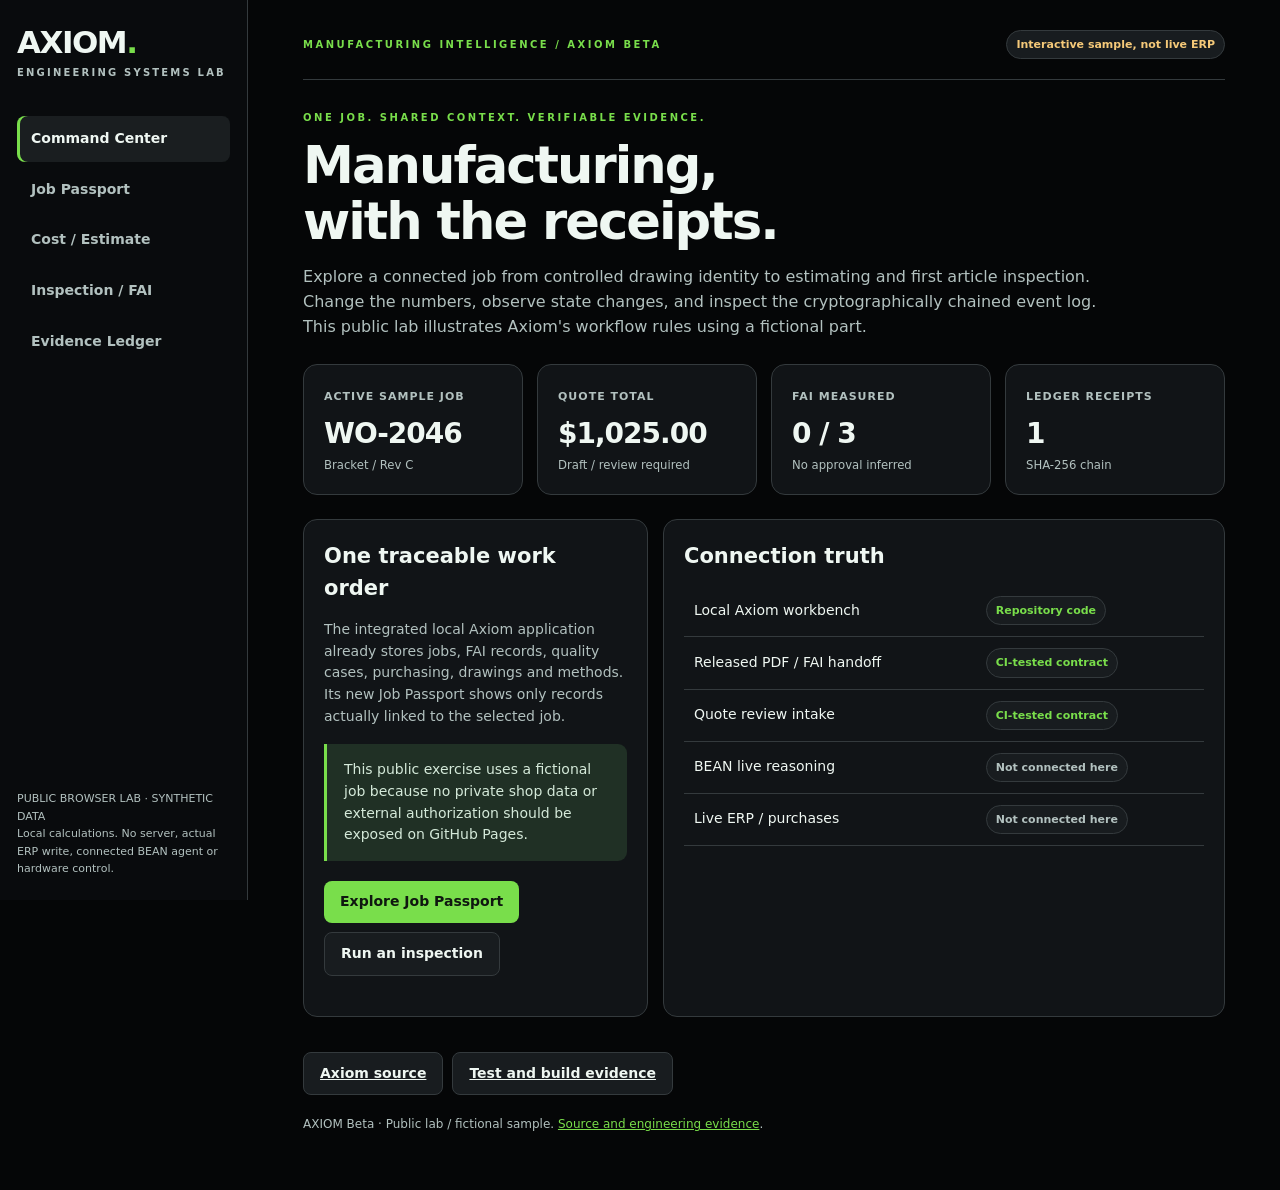
==== web/index.html @ 02f48fc4 "style: make published pages black with neutral surfaces and preserved accents" ====
<!doctype html>
<html lang="en">
<head>
<meta charset="utf-8">
<meta name="viewport" content="width=device-width,initial-scale=1">
<meta name="theme-color" content="#0f1113">
<title>Axiom | Manufacturing Systems Lab</title>
<style>
:root{color-scheme:dark;--bg:#0f1113;--surface:#191e20;--high:#222a2c;--line:#334043;--accent:#79de4b;--soft:#b2c1bf;--text:#eff7f2;--warn:#f5c979;--bad:#ff9e9f}
*{box-sizing:border-box}html{scroll-behavior:smooth}body{margin:0;background:var(--bg);color:var(--text);font:14px/1.55 system-ui,-apple-system,Segoe UI,sans-serif}
button,input{font:inherit}button{cursor:pointer}a{color:var(--accent)}.shell{display:grid;grid-template-columns:248px minmax(0,1fr);min-height:100vh}
.side{background:#151a1b;border-right:1px solid var(--line);padding:27px 17px;position:sticky;top:0;height:100vh}
.brand{font-weight:900;font-size:31px;letter-spacing:-1.5px;line-height:1}.brand b{color:var(--accent)}.brand small{display:block;font-size:10px;letter-spacing:2.2px;color:var(--soft);margin:10px 0 38px;text-transform:uppercase}
.side button{display:block;background:transparent;color:var(--soft);border:0;text-align:left;width:100%;padding:12px 14px;border-radius:8px;font-weight:750;margin-bottom:5px}
.side button.active,.side button:hover{background:#263529;color:var(--text);box-shadow:inset 3px 0 var(--accent)}
.side .foot{position:absolute;bottom:22px;padding-right:15px;color:var(--soft);font-size:11px;line-height:1.6}
.main{min-width:0;padding:30px clamp(18px,4.3vw,68px) 56px;max-width:1600px;width:100%;margin:auto}.eyebrow{text-transform:uppercase;letter-spacing:2.5px;color:var(--accent);font-weight:800;font-size:10px}
h1{font-size:clamp(30px,4vw,56px);line-height:1.09;letter-spacing:-2px;margin:10px 0 15px}h2{font-size:21px;margin:0 0 13px}h3{font-size:14px;margin:0 0 9px}
p{color:var(--soft)}.intro{font-size:16px;max-width:830px}.top{display:flex;align-items:center;justify-content:space-between;gap:18px;margin-bottom:26px;border-bottom:1px solid var(--line);padding-bottom:20px}
.chip{display:inline-block;padding:5px 9px;border:1px solid var(--line);background:var(--high);border-radius:22px;font-weight:800;font-size:11px}
.chip.warning{color:var(--warn)}.chip.good{color:var(--accent)}.chip.off{color:var(--soft)}.grid{display:grid;grid-template-columns:repeat(4,minmax(0,1fr));gap:14px;margin:24px 0}
.panel,.metric{background:var(--surface);border:1px solid var(--line);border-radius:14px;padding:20px}.metric span{color:var(--soft);font-size:11px;font-weight:800;text-transform:uppercase;letter-spacing:1px}
.metric strong{display:block;font-size:28px;letter-spacing:-1px;margin-top:6px}.metric small{display:block;color:var(--soft)}
.panel{margin-bottom:15px}.section{display:none}.section.active{display:block}.two{display:grid;grid-template-columns:1.3fr 1fr;gap:15px}
.tablewrap{overflow-x:auto}table{width:100%;border-collapse:collapse;min-width:520px;text-align:left}
th{color:var(--soft);font-size:10px;text-transform:uppercase;letter-spacing:1px}th,td{padding:11px 10px;border-bottom:1px solid var(--line)}td{font-variant-numeric:tabular-nums}
.button{background:var(--accent);color:#0f1710;border:0;border-radius:8px;padding:10px 16px;font-weight:850}
.button.secondary{background:var(--high);color:var(--text);border:1px solid var(--line)}.buttons{display:flex;gap:9px;flex-wrap:wrap;margin:20px 0}
.notice{padding:15px 17px;border-left:3px solid var(--accent);background:#203025;border-radius:0 9px 9px 0;color:#d4e9d9;margin:17px 0}
.notice.warn{border-color:var(--warn);background:#332b22;color:#f2dbb5}
label{display:block;font-weight:750;font-size:12px;color:var(--soft)}input{display:block;background:#101617;border:1px solid #465557;border-radius:8px;width:100%;padding:10px;color:var(--text);margin:5px 0 10px;max-width:180px}
input:focus{outline:2px solid var(--accent);outline-offset:1px}.fields{display:grid;grid-template-columns:repeat(3,minmax(125px,1fr));gap:12px}
.result{font-weight:850}.result.pass{color:var(--accent)}.result.fail,.result.invalid{color:var(--bad)}.result.pending{color:var(--warn)}
.log{display:grid;gap:9px}.logitem{background:#111819;border:1px solid var(--line);border-radius:9px;padding:13px;overflow-wrap:anywhere}
.logitem strong{color:var(--accent)}code{color:#d0e7d3;font-size:12px}.muted{color:var(--soft)}.line{border-top:1px solid var(--line);margin:15px 0}
.runtime{display:grid;grid-template-columns:repeat(3,1fr);gap:12px}.runtime .panel{margin:0}.fine{font-size:12px;color:var(--soft)}
@media(max-width:1050px){.shell{grid-template-columns:195px 1fr}.grid{grid-template-columns:repeat(2,1fr)}.two,.runtime{grid-template-columns:1fr}}
@media(max-width:700px){.shell{display:block}.side{position:static;height:auto;padding:18px}.side .brand small{margin:7px 0 13px}.side .foot{position:static;margin-top:12px}.side nav{display:flex;overflow:auto;gap:7px}.side button{width:auto;white-space:nowrap;padding:9px 11px}.main{padding:21px 17px 45px}.top{align-items:flex-start}.grid{gap:8px}.metric{padding:12px}.metric strong{font-size:23px}.fields{grid-template-columns:repeat(2,1fr)}}
@media(prefers-reduced-motion:reduce){html{scroll-behavior:auto}}

/* Black canvas portfolio standard · neutral surfaces; project accents preserved */
:root{--bg:#050607;--surface:#111417;--high:#181c1f;--line:#343a3d}body{background:#050607}.side{background:#090b0d}.side button.active,.side button:hover{background:#1a1e20}
</style>
</head>
<body>
<div class="shell">
<aside class="side">
  <div class="brand">AXIOM<b>.</b><small>Engineering systems lab</small></div>
  <nav aria-label="Demo navigation">
    <button class="active" data-view="overview">Command Center</button>
    <button data-view="passport">Job Passport</button>
    <button data-view="estimate">Cost / Estimate</button>
    <button data-view="inspection">Inspection / FAI</button>
    <button data-view="ledger">Evidence Ledger</button>
  </nav>
  <div class="foot">PUBLIC BROWSER LAB · SYNTHETIC DATA<br>Local calculations. No server, actual ERP write, connected BEAN agent or hardware control.</div>
</aside>
<main class="main">
  <div class="top"><span class="eyebrow">Manufacturing intelligence / Axiom Beta</span><span class="chip warning">Interactive sample, not live ERP</span></div>
  <section class="section active" id="view-overview">
    <span class="eyebrow">One job. Shared context. Verifiable evidence.</span>
    <h1>Manufacturing,<br>with the receipts.</h1>
    <p class="intro">Explore a connected job from controlled drawing identity to estimating and first article inspection. Change the numbers, observe state changes, and inspect the cryptographically chained event log. This public lab illustrates Axiom's workflow rules using a fictional part.</p>
    <div class="grid">
      <div class="metric"><span>Active sample job</span><strong>WO-2046</strong><small>Bracket / Rev C</small></div>
      <div class="metric"><span>Quote total</span><strong id="home-quote">$1,025.00</strong><small>Draft / review required</small></div>
      <div class="metric"><span>FAI measured</span><strong id="home-fai">0 / 3</strong><small>No approval inferred</small></div>
      <div class="metric"><span>Ledger receipts</span><strong id="home-ledger">0</strong><small>SHA-256 chain</small></div>
    </div>
    <div class="two">
      <div class="panel"><h2>One traceable work order</h2>
        <p>The integrated local Axiom application already stores jobs, FAI records, quality cases, purchasing, drawings and methods. Its new Job Passport shows only records actually linked to the selected job.</p>
        <div class="notice">This public exercise uses a fictional job because no private shop data or external authorization should be exposed on GitHub Pages.</div>
        <div class="buttons"><button class="button" data-go="passport">Explore Job Passport</button><button class="button secondary" data-go="inspection">Run an inspection</button></div>
      </div>
      <div class="panel"><h2>Connection truth</h2>
        <table><tbody>
          <tr><td>Local Axiom workbench</td><td><span class="chip good">Repository code</span></td></tr>
          <tr><td>Released PDF / FAI handoff</td><td><span class="chip good">CI-tested contract</span></td></tr>
          <tr><td>Quote review intake</td><td><span class="chip good">CI-tested contract</span></td></tr>
          <tr><td>BEAN live reasoning</td><td><span class="chip off">Not connected here</span></td></tr>
          <tr><td>Live ERP / purchases</td><td><span class="chip off">Not connected here</span></td></tr>
        </tbody></table>
      </div>
    </div>
    <div class="buttons"><a class="button secondary" href="https://github.com/danieloculus0-bot/Axiom_Beta">Axiom source</a><a class="button secondary" href="https://github.com/danieloculus0-bot/Axiom_Beta/actions">Test and build evidence</a></div>
  </section>

  <section class="section" id="view-passport">
    <span class="eyebrow">Job Passport / synthetic record</span><h1>WO-2046</h1>
    <p class="intro">One coherent manufacturing story. References have distinct trust levels so a review-pending FAI can never masquerade as a completed approval.</p>
    <div class="grid">
      <div class="metric"><span>Customer</span><strong>Northstar</strong><small>Fictional company</small></div>
      <div class="metric"><span>Part</span><strong>BRK-204</strong><small>Revision C</small></div>
      <div class="metric"><span>Quantity</span><strong>10</strong><small>Pieces</small></div>
      <div class="metric"><span>Release stage</span><strong>Review</strong><small>Not approved</small></div>
    </div>
    <div class="panel"><h2>Evidence chain</h2><div class="tablewrap"><table>
      <thead><tr><th>Module</th><th>Reference</th><th>State</th><th>What it proves</th></tr></thead>
      <tbody>
      <tr><td>ForgeVault</td><td>VV-SAMPLE-C</td><td class="result pending">Synthetic reference</td><td>Sample revision metadata, not verified PDF bytes</td></tr>
      <tr><td>EZ-FAIR</td><td>FAI-SAMPLE-01</td><td class="result pending">Review required</td><td>Three candidate dimensional characteristics</td></tr>
      <tr><td>EZstimate</td><td>Q-SAMPLE-01</td><td class="result pending">Draft</td><td>Editable browser cost calculation, not a released quote</td></tr>
      <tr><td>Axiom</td><td>WO-2046</td><td class="result pending">Sample only</td><td>Job context without purchasing or machine dispatch</td></tr>
      <tr><td>BEAN</td><td>None</td><td class="result pending">Offline</td><td>No AI analysis or autonomous execution claimed</td></tr>
      </tbody></table></div></div>
    <div class="notice warn">The real Axiom Passport reads your local SQLite system. This web page is an independent, non-connected sample, not a mirror of customer or factory data.</div>
    <div class="buttons"><button class="button" data-go="estimate">Edit the estimate</button><button class="button secondary" data-go="inspection">Check FAI limits</button></div>
  </section>

  <section class="section" id="view-estimate">
    <span class="eyebrow">EZstimate-style math / sample job</span><h1>Make the numbers answer.</h1>
    <p class="intro">Change quantity, material, labor, scrap or margin. The browser calculates a proposed total. Axiom's real quote intake separately uses Python Decimal to verify imported quote totals.</p>
    <div class="panel">
      <h2>Quote proposal · BRK-204 Rev C</h2>
      <div class="fields">
        <label>Quantity<input id="q-qty" type="number" min="1" step="1" value="10"></label>
        <label>Material cost each ($)<input id="q-material" type="number" min="0" step=".01" value="20"></label>
        <label>Labor hours each<input id="q-hours" type="number" min="0" step=".01" value="1"></label>
        <label>Shop rate per hour ($)<input id="q-rate" type="number" min="0" step=".01" value="50"></label>
        <label>Setup cost total ($)<input id="q-setup" type="number" min="0" step=".01" value="100"></label>
        <label>Outside process each ($)<input id="q-outside" type="number" min="0" step=".01" value="0"></label>
        <label>Material scrap (%)<input id="q-scrap" type="number" min="0" max="100" step=".1" value="10"></label>
        <label>Gross margin (%)<input id="q-margin" type="number" min="0" max="99.9" step=".1" value="20"></label>
      </div>
      <div class="line"></div>
      <div class="grid" style="grid-template-columns:repeat(2,minmax(0,1fr))">
        <div class="metric"><span>Calculated sample quote</span><strong id="quote-total">$1,025.00</strong><small>Not a customer-approved offer</small></div>
        <div class="metric"><span>Release status</span><strong>Draft</strong><small>Review required, no purchasing dispatch</small></div>
      </div>
      <p id="quote-error" role="status" class="result invalid"></p>
      <button class="button" id="record-quote">Recalculate and record evidence</button>
      <p class="fine">The browser engine demonstrates calculation and constraints. Source verification, quote acceptance and all real ERP transactions require the separate local back end.</p>
    </div>
  </section>

  <section class="section" id="view-inspection">
    <span class="eyebrow">EZ-FAIR / sampled dimensional characteristics</span><h1>Measure. Don't assume.</h1>
    <p class="intro">Input measured dimensions. Axiom checks inclusive lower and upper limits. Blank values remain pending and out-of-tolerance measurements are failures, never silently accepted.</p>
    <div class="panel"><h2>First Article Inspection · FAI-SAMPLE-01</h2>
      <div class="tablewrap"><table><thead><tr><th>Balloon</th><th>Nominal</th><th>Lower</th><th>Upper</th><th>Actual measured</th><th>Result</th></tr></thead>
      <tbody id="char-rows"></tbody></table></div>
      <div class="grid">
        <div class="metric"><span>Measured pass</span><strong id="fai-pass">0</strong></div>
        <div class="metric"><span>Measured fail</span><strong id="fai-fail">0</strong></div>
        <div class="metric"><span>Still pending</span><strong id="fai-pending">3</strong></div>
        <div class="metric"><span>Invalid values</span><strong id="fai-invalid">0</strong></div>
      </div>
      <div class="notice" id="fai-status" role="status">REVIEW REQUIRED · No inspection approved</div>
      <button class="button" id="record-fai">Record measurement snapshot</button>
      <button class="button secondary" id="reset-fai">Clear measurements</button>
      <p class="fine">Measurements here are fictional browser inputs and are not written to your local Axiom database. Even all passing measurements do not approve or release a production FAI.</p>
    </div>
  </section>

  <section class="section" id="view-ledger">
    <span class="eyebrow">Evidence / browser-session ledger</span><h1>Keep the receipts.</h1>
    <p class="intro">Every recorded action is appended as a canonical JSON event with the previous event digest. Verify the hash chain, inspect outcomes, or export the session JSON. It resets when the page reloads.</p>
    <div class="panel">
      <div class="buttons"><button id="verify-ledger" class="button">Verify hash chain</button><button id="export-ledger" class="button secondary">Export JSON</button></div>
      <div id="ledger-status" class="notice">No records yet</div><div id="ledger-items" class="log"></div>
    </div>
    <div class="notice warn">A client-side hash chain can detect accidental or local edits to exported event records. It does NOT provide a trusted timestamp, tamper-proof remote storage, cryptographic identity, or an immutable server-side audit trail.</div>
  </section>
  <footer class="fine">AXIOM Beta · Public lab / fictional sample. <a href="https://github.com/danieloculus0-bot/Axiom_Beta">Source and engineering evidence</a>.</footer>
</main>
</div>
<script type="module">
import { quoteTotal, inspectionSummary, measurementResult, appendEvent, verifyLedger } from "./engine.mjs";

const $ = id => document.getElementById(id);
const chars = [
  { id: "1", nominal: 10, lsl: 9.95, usl: 10.05 },
  { id: "2", nominal: 5, lsl: 4.9, usl: 5.1 },
  { id: "3", nominal: 25, lsl: 24.8, usl: 25.2 }
];
let values = {}, ledger = [], quote = 1025;
const money = amount => new Intl.NumberFormat("en-US", { style: "currency", currency: "USD" }).format(amount);

function navigate(view) {
  document.querySelectorAll(".section").forEach(el => el.classList.toggle("active", el.id === "view-" + view));
  document.querySelectorAll("[data-view]").forEach(el => el.classList.toggle("active", el.dataset.view === view));
  window.scrollTo({ top: 0, behavior: "instant" });
}
document.querySelectorAll("[data-view]").forEach(btn => btn.addEventListener("click", () => navigate(btn.dataset.view)));
document.querySelectorAll("[data-go]").forEach(btn => btn.addEventListener("click", () => navigate(btn.dataset.go)));

function renderQuote() {
  const get = id => {
    const field = $(id);
    if (field.value.trim() === "") throw Error("All pricing inputs are required");
    return Number(field.value);
  };
  const input = {
    quantity: get("q-qty"), materialEach: get("q-material"), hoursEach: get("q-hours"),
    shopRate: get("q-rate"), setup: get("q-setup"), outsideEach: get("q-outside"),
    scrapPct: get("q-scrap"), marginPct: get("q-margin")
  };
  quote = quoteTotal(input);
  $("quote-total").textContent = money(quote);
  $("home-quote").textContent = money(quote);
  $("quote-error").textContent = "";
  return input;
}
$("record-quote").addEventListener("click", async () => {
  try {
    const input = renderQuote();
    await record("quote.recalculated", { input, total: quote, status: "review_required" });
  } catch (err) {
    $("quote-error").textContent = err.message;
  }
});
const charBody = $("char-rows");
for (const ch of chars) {
  const row = document.createElement("tr");
  row.innerHTML = "<td>" + ch.id + "</td><td>" + ch.nominal.toFixed(3) + "</td><td>" +
    ch.lsl.toFixed(3) + "</td><td>" + ch.usl.toFixed(3) + "</td><td></td><td></td>";
  const input = document.createElement("input");
  input.type = "number"; input.step = "any"; input.placeholder = "Pending"; input.setAttribute("aria-label", "Actual value for balloon " + ch.id);
  const result = document.createElement("span"); result.className = "result pending"; result.textContent = "PENDING";
  row.children[4].append(input); row.children[5].append(result);
  input.addEventListener("input", () => { values[ch.id] = input.value; renderInspection(); });
  charBody.append(row);
}
function renderInspection() {
  const s = inspectionSummary(chars, values);
  const inputs = charBody.querySelectorAll("input");
  inputs.forEach((input, i) => {
    const r = measurementResult(chars[i], input.value);
    const cell = charBody.rows[i].cells[5].firstElementChild;
    cell.textContent = r; cell.className = "result " + r.toLowerCase();
  });
  $("fai-pass").textContent = s.pass; $("fai-fail").textContent = s.fail;
  $("fai-pending").textContent = s.pending; $("fai-invalid").textContent = s.invalid;
  $("home-fai").textContent = (s.pass + s.fail) + " / " + chars.length;
  $("fai-status").textContent = s.status + " · No production approval implied";
  $("fai-status").className = s.status === "BLOCKED" ? "notice warn" : "notice";
  return s;
}
$("record-fai").addEventListener("click", async () => {
  const summary = renderInspection();
  await record("fai.measurement_snapshot", { values: { ...values }, summary, source: "synthetic" });
});
$("reset-fai").addEventListener("click", () => {
  values = {};
  charBody.querySelectorAll("input").forEach(el => el.value = "");
  renderInspection();
});
async function record(type, payload) {
  ledger = await appendEvent(ledger, { type, payload });
  $("home-ledger").textContent = ledger.length;
  renderLedger();
}
function renderLedger() {
  const parent = $("ledger-items"); parent.replaceChildren();
  [...ledger].reverse().forEach(event => {
    const item = document.createElement("div");
    item.className = "logitem";
    const title = document.createElement("strong"); title.textContent = "#" + event.seq + " · " + event.type;
    const details = document.createElement("div"); details.className = "fine"; details.textContent = "sha256: " + event.digest;
    const body = document.createElement("code"); body.textContent = JSON.stringify(event.payload);
    item.append(title, details, body); parent.append(item);
  });
  $("ledger-status").textContent = ledger.length + " session events · verification available";
}
$("verify-ledger").addEventListener("click", async () => {
  $("ledger-status").textContent = (await verifyLedger(ledger)) ? "VALID · Every event hash and predecessor verified within this session" : "INVALID · Event record or chain mismatch";
});
$("export-ledger").addEventListener("click", () => {
  const blob = new Blob([JSON.stringify({ demo: true, schema: "axiom.browser_lab.v1", events: ledger }, null, 2)], { type: "application/json" });
  const url = URL.createObjectURL(blob);
  const a = document.createElement("a"); a.href = url; a.download = "axiom-browser-lab-ledger.json"; a.click();
  URL.revokeObjectURL(url);
});
renderInspection();
await record("scenario.opened", { job: "WO-2046", source: "synthetic", purpose: "browser demonstration" });
</script>
</body>
</html>
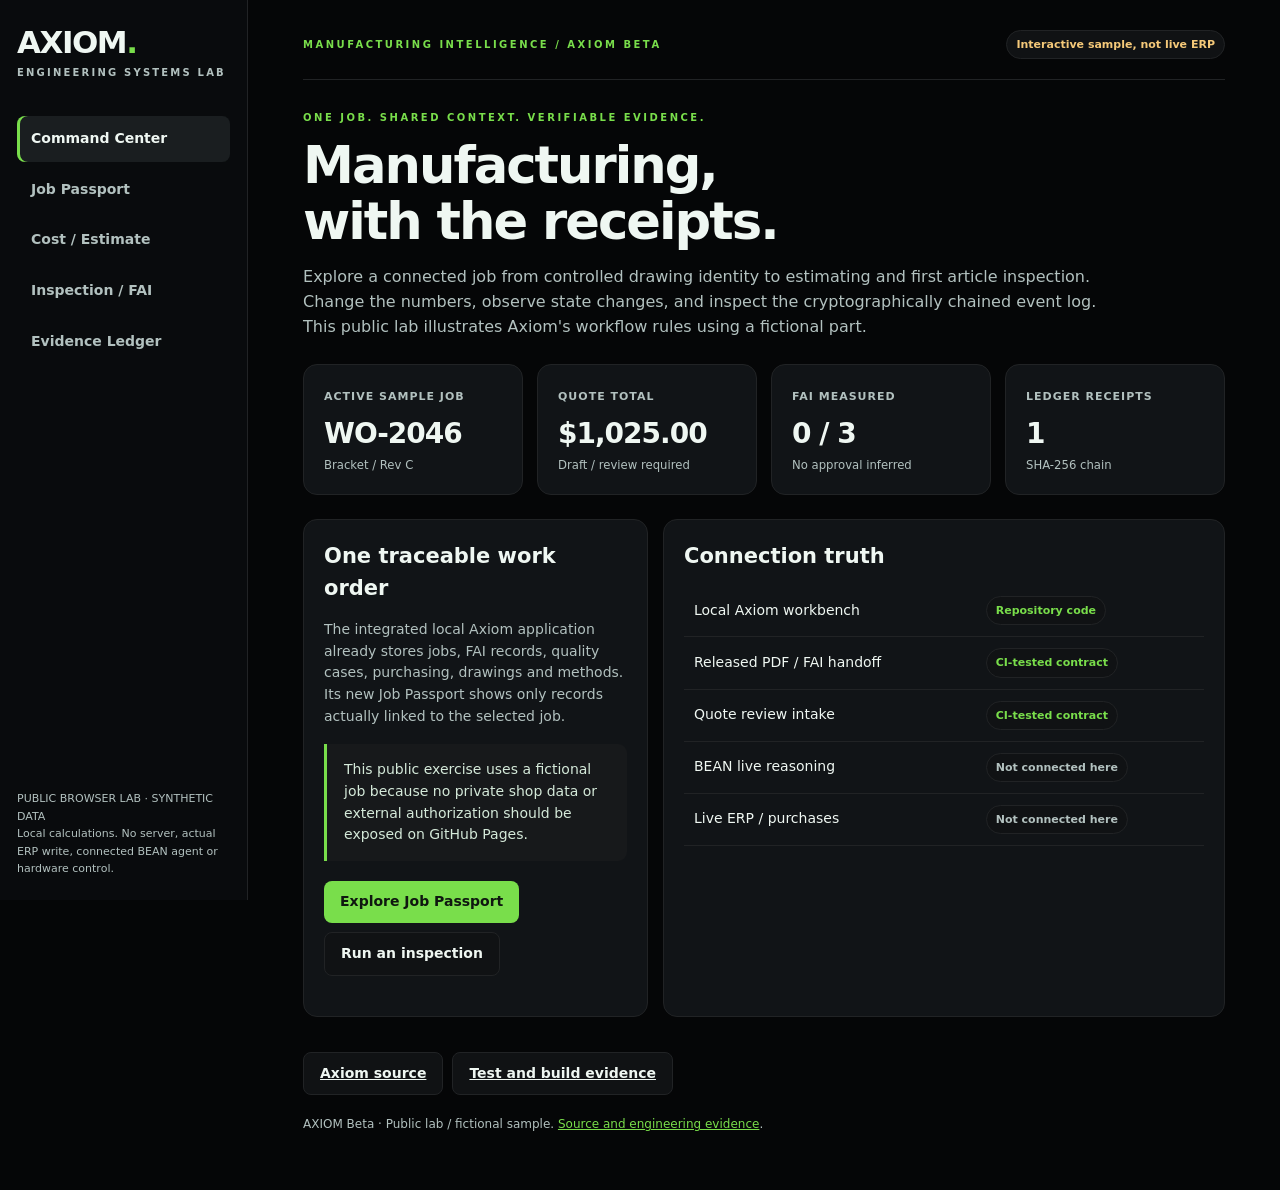
==== commit a288ce63: "style(web): apply black-first theme with neutral panels and original accents" ====
--- a/web/index.html
+++ b/web/index.html
@@ -6,13 +6,13 @@
 <meta name="theme-color" content="#0f1113">
 <title>Axiom | Manufacturing Systems Lab</title>
 <style>
-:root{color-scheme:dark;--bg:#0f1113;--surface:#191e20;--high:#222a2c;--line:#334043;--accent:#79de4b;--soft:#b2c1bf;--text:#eff7f2;--warn:#f5c979;--bad:#ff9e9f}
+:root{color-scheme:dark;--bg:#0f1113;--surface:#111315;--high:#17191b;--line:#232527;--accent:#79de4b;--soft:#b2c1bf;--text:#eff7f2;--warn:#f5c979;--bad:#ff9e9f}
 *{box-sizing:border-box}html{scroll-behavior:smooth}body{margin:0;background:var(--bg);color:var(--text);font:14px/1.55 system-ui,-apple-system,Segoe UI,sans-serif}
 button,input{font:inherit}button{cursor:pointer}a{color:var(--accent)}.shell{display:grid;grid-template-columns:248px minmax(0,1fr);min-height:100vh}
 .side{background:#151a1b;border-right:1px solid var(--line);padding:27px 17px;position:sticky;top:0;height:100vh}
 .brand{font-weight:900;font-size:31px;letter-spacing:-1.5px;line-height:1}.brand b{color:var(--accent)}.brand small{display:block;font-size:10px;letter-spacing:2.2px;color:var(--soft);margin:10px 0 38px;text-transform:uppercase}
 .side button{display:block;background:transparent;color:var(--soft);border:0;text-align:left;width:100%;padding:12px 14px;border-radius:8px;font-weight:750;margin-bottom:5px}
-.side button.active,.side button:hover{background:#263529;color:var(--text);box-shadow:inset 3px 0 var(--accent)}
+.side button.active,.side button:hover{background:#191b1d;color:var(--text);box-shadow:inset 3px 0 var(--accent)}
 .side .foot{position:absolute;bottom:22px;padding-right:15px;color:var(--soft);font-size:11px;line-height:1.6}
 .main{min-width:0;padding:30px clamp(18px,4.3vw,68px) 56px;max-width:1600px;width:100%;margin:auto}.eyebrow{text-transform:uppercase;letter-spacing:2.5px;color:var(--accent);font-weight:800;font-size:10px}
 h1{font-size:clamp(30px,4vw,56px);line-height:1.09;letter-spacing:-2px;margin:10px 0 15px}h2{font-size:21px;margin:0 0 13px}h3{font-size:14px;margin:0 0 9px}
@@ -26,12 +26,12 @@
 th{color:var(--soft);font-size:10px;text-transform:uppercase;letter-spacing:1px}th,td{padding:11px 10px;border-bottom:1px solid var(--line)}td{font-variant-numeric:tabular-nums}
 .button{background:var(--accent);color:#0f1710;border:0;border-radius:8px;padding:10px 16px;font-weight:850}
 .button.secondary{background:var(--high);color:var(--text);border:1px solid var(--line)}.buttons{display:flex;gap:9px;flex-wrap:wrap;margin:20px 0}
-.notice{padding:15px 17px;border-left:3px solid var(--accent);background:#203025;border-radius:0 9px 9px 0;color:#d4e9d9;margin:17px 0}
-.notice.warn{border-color:var(--warn);background:#332b22;color:#f2dbb5}
-label{display:block;font-weight:750;font-size:12px;color:var(--soft)}input{display:block;background:#101617;border:1px solid #465557;border-radius:8px;width:100%;padding:10px;color:var(--text);margin:5px 0 10px;max-width:180px}
+.notice{padding:15px 17px;border-left:3px solid var(--accent);background:#17191b;border-radius:0 9px 9px 0;color:#d4e9d9;margin:17px 0}
+.notice.warn{border-color:var(--warn);background:#191b1d;color:#f2dbb5}
+label{display:block;font-weight:750;font-size:12px;color:var(--soft)}input{display:block;background:#0c0e10;border:1px solid #465557;border-radius:8px;width:100%;padding:10px;color:var(--text);margin:5px 0 10px;max-width:180px}
 input:focus{outline:2px solid var(--accent);outline-offset:1px}.fields{display:grid;grid-template-columns:repeat(3,minmax(125px,1fr));gap:12px}
 .result{font-weight:850}.result.pass{color:var(--accent)}.result.fail,.result.invalid{color:var(--bad)}.result.pending{color:var(--warn)}
-.log{display:grid;gap:9px}.logitem{background:#111819;border:1px solid var(--line);border-radius:9px;padding:13px;overflow-wrap:anywhere}
+.log{display:grid;gap:9px}.logitem{background:#0d0f11;border:1px solid var(--line);border-radius:9px;padding:13px;overflow-wrap:anywhere}
 .logitem strong{color:var(--accent)}code{color:#d0e7d3;font-size:12px}.muted{color:var(--soft)}.line{border-top:1px solid var(--line);margin:15px 0}
 .runtime{display:grid;grid-template-columns:repeat(3,1fr);gap:12px}.runtime .panel{margin:0}.fine{font-size:12px;color:var(--soft)}
 @media(max-width:1050px){.shell{grid-template-columns:195px 1fr}.grid{grid-template-columns:repeat(2,1fr)}.two,.runtime{grid-template-columns:1fr}}
@@ -39,7 +39,11 @@
 @media(prefers-reduced-motion:reduce){html{scroll-behavior:auto}}
 
 /* Black canvas portfolio standard · neutral surfaces; project accents preserved */
-:root{--bg:#050607;--surface:#111417;--high:#181c1f;--line:#343a3d}body{background:#050607}.side{background:#090b0d}.side button.active,.side button:hover{background:#1a1e20}
+:root{--bg:#050607;--surface:#111417;--high:#101214;--line:#212325}body{background:#050607}.side{background:#090b0d}.side button.active,.side button:hover{background:#1a1e20}
+
+/* Dark-first public pages: black canvas, neutral surfaces, original accent controls. */
+html{background:#050607}
+body{background:#050607}
 </style>
 </head>
 <body>
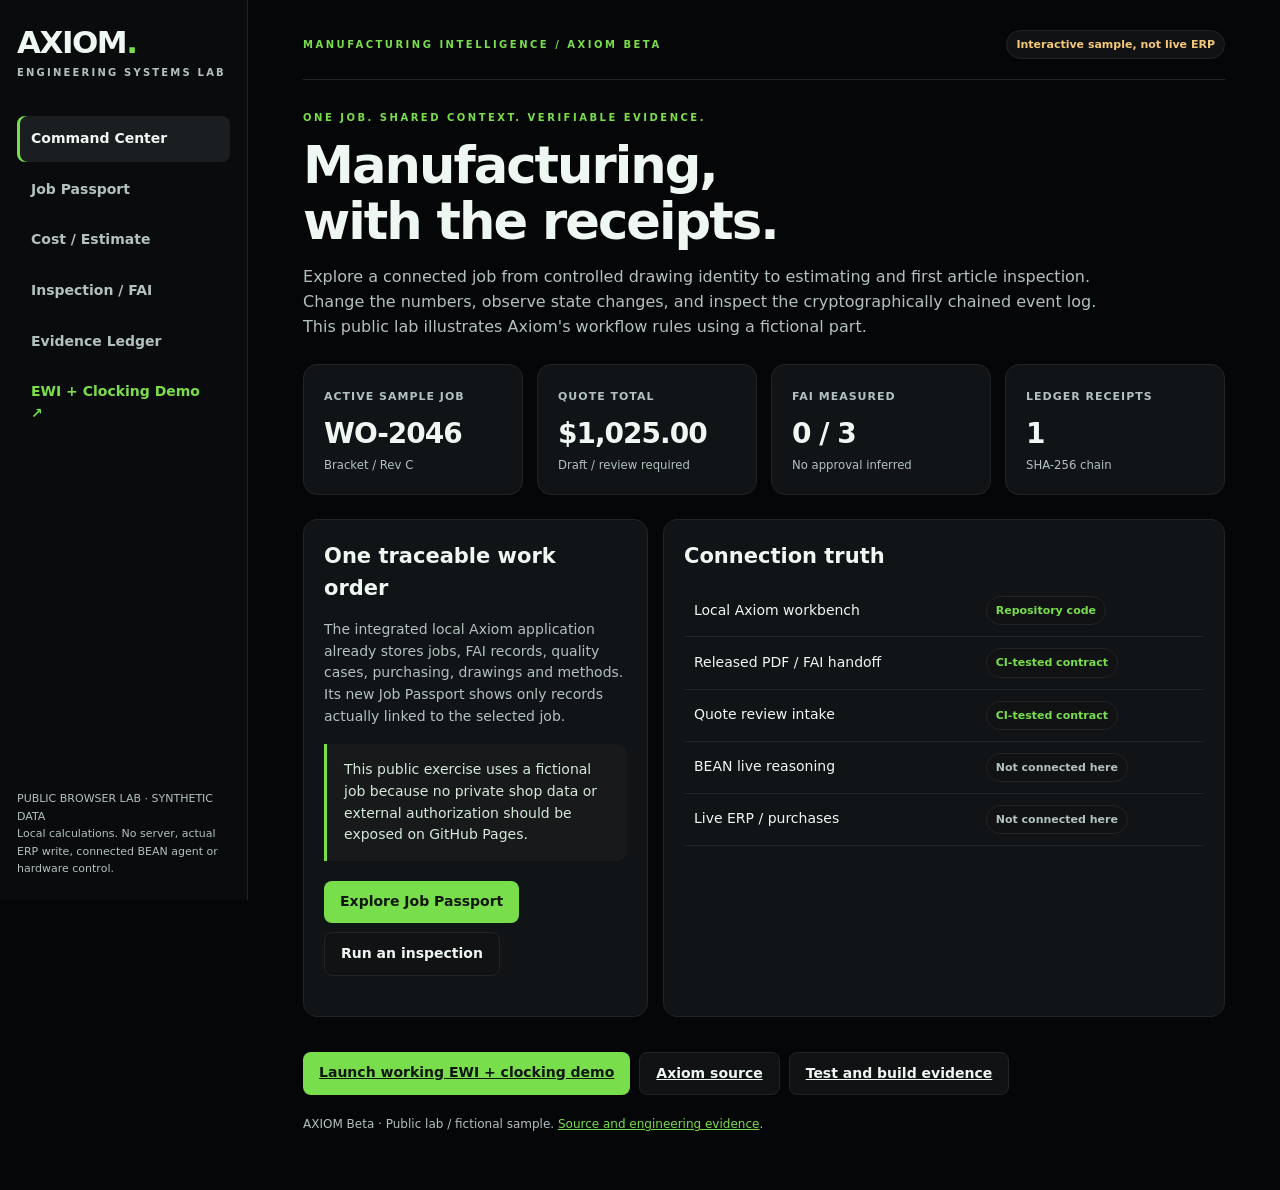
==== commit fe0b6bfb: "Expose working EWI demo from Axiom browser lab and verify in CI" ====
--- a/web/index.html
+++ b/web/index.html
@@ -56,6 +56,7 @@
     <button data-view="estimate">Cost / Estimate</button>
     <button data-view="inspection">Inspection / FAI</button>
     <button data-view="ledger">Evidence Ledger</button>
+    <a href="./ewi/" style="display:block;padding:12px 14px;color:#79de4b;font-weight:850;text-decoration:none">EWI + Clocking Demo ↗</a>
   </nav>
   <div class="foot">PUBLIC BROWSER LAB · SYNTHETIC DATA<br>Local calculations. No server, actual ERP write, connected BEAN agent or hardware control.</div>
 </aside>
@@ -87,7 +88,7 @@
         </tbody></table>
       </div>
     </div>
-    <div class="buttons"><a class="button secondary" href="https://github.com/danieloculus0-bot/Axiom_Beta">Axiom source</a><a class="button secondary" href="https://github.com/danieloculus0-bot/Axiom_Beta/actions">Test and build evidence</a></div>
+    <div class="buttons"><a class="button" href="./ewi/">Launch working EWI + clocking demo</a><a class="button secondary" href="https://github.com/danieloculus0-bot/Axiom_Beta">Axiom source</a><a class="button secondary" href="https://github.com/danieloculus0-bot/Axiom_Beta/actions">Test and build evidence</a></div>
   </section>
 
   <section class="section" id="view-passport">
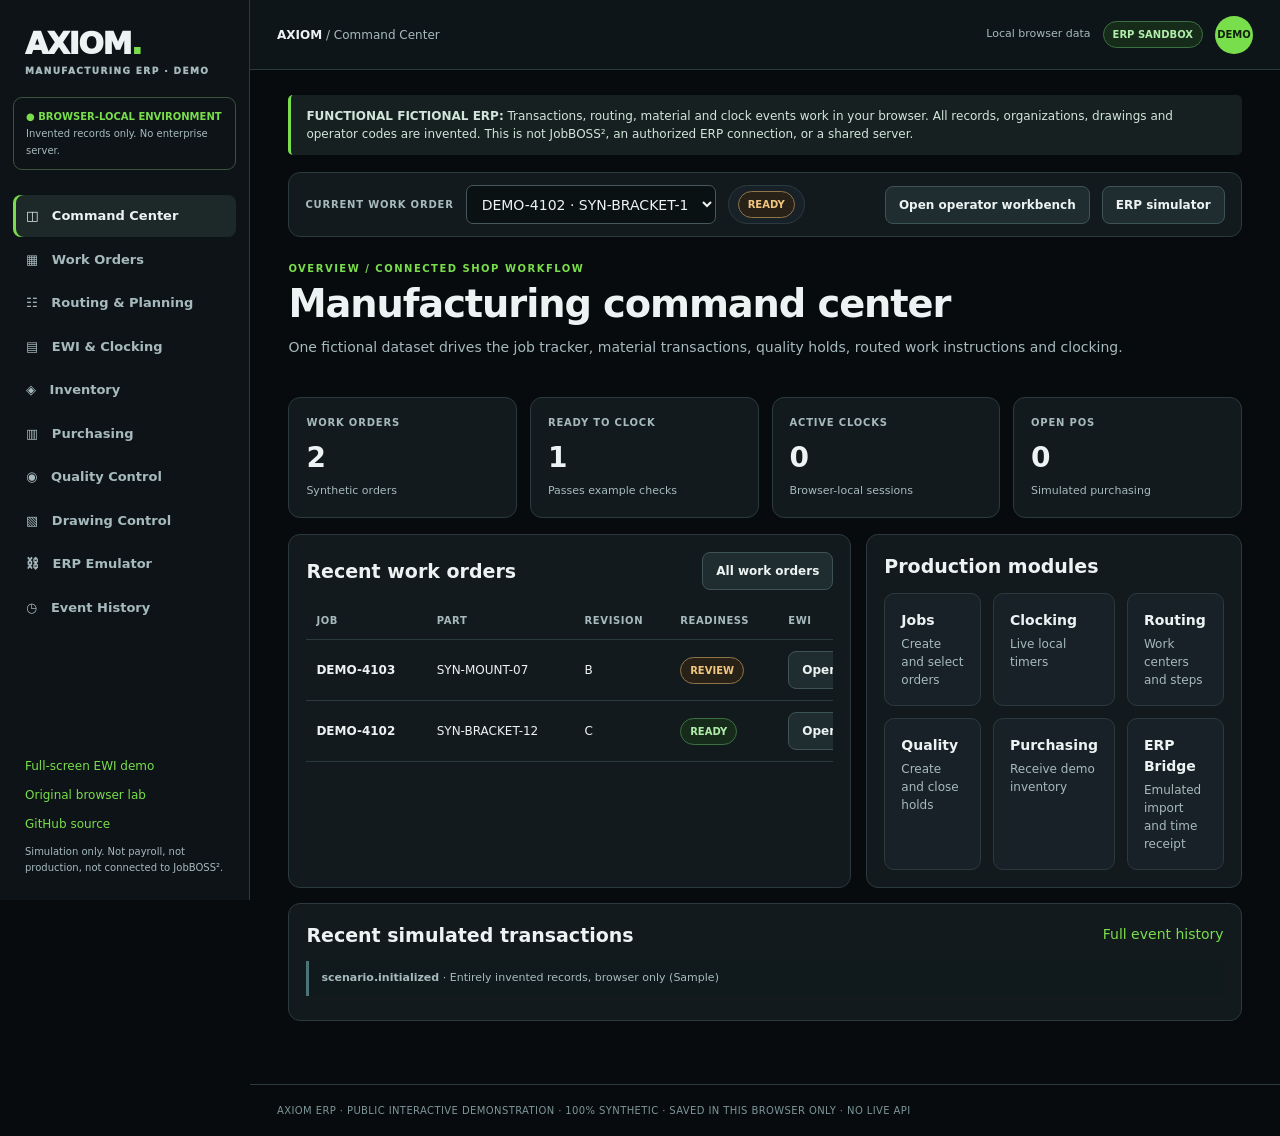
==== commit d725b316: "Make connected ERP suite the Axiom Pages homepage; retain lab separately" ====
--- a/web/index.html
+++ b/web/index.html
@@ -3,282 +3,19 @@
 <head>
 <meta charset="utf-8">
 <meta name="viewport" content="width=device-width,initial-scale=1">
-<meta name="theme-color" content="#0f1113">
-<title>Axiom | Manufacturing Systems Lab</title>
+<meta name="theme-color" content="#070b0d">
+<meta http-equiv="refresh" content="0;url=./erp/">
+<title>Axiom ERP | Interactive Demo</title>
 <style>
-:root{color-scheme:dark;--bg:#0f1113;--surface:#111315;--high:#17191b;--line:#232527;--accent:#79de4b;--soft:#b2c1bf;--text:#eff7f2;--warn:#f5c979;--bad:#ff9e9f}
-*{box-sizing:border-box}html{scroll-behavior:smooth}body{margin:0;background:var(--bg);color:var(--text);font:14px/1.55 system-ui,-apple-system,Segoe UI,sans-serif}
-button,input{font:inherit}button{cursor:pointer}a{color:var(--accent)}.shell{display:grid;grid-template-columns:248px minmax(0,1fr);min-height:100vh}
-.side{background:#151a1b;border-right:1px solid var(--line);padding:27px 17px;position:sticky;top:0;height:100vh}
-.brand{font-weight:900;font-size:31px;letter-spacing:-1.5px;line-height:1}.brand b{color:var(--accent)}.brand small{display:block;font-size:10px;letter-spacing:2.2px;color:var(--soft);margin:10px 0 38px;text-transform:uppercase}
-.side button{display:block;background:transparent;color:var(--soft);border:0;text-align:left;width:100%;padding:12px 14px;border-radius:8px;font-weight:750;margin-bottom:5px}
-.side button.active,.side button:hover{background:#191b1d;color:var(--text);box-shadow:inset 3px 0 var(--accent)}
-.side .foot{position:absolute;bottom:22px;padding-right:15px;color:var(--soft);font-size:11px;line-height:1.6}
-.main{min-width:0;padding:30px clamp(18px,4.3vw,68px) 56px;max-width:1600px;width:100%;margin:auto}.eyebrow{text-transform:uppercase;letter-spacing:2.5px;color:var(--accent);font-weight:800;font-size:10px}
-h1{font-size:clamp(30px,4vw,56px);line-height:1.09;letter-spacing:-2px;margin:10px 0 15px}h2{font-size:21px;margin:0 0 13px}h3{font-size:14px;margin:0 0 9px}
-p{color:var(--soft)}.intro{font-size:16px;max-width:830px}.top{display:flex;align-items:center;justify-content:space-between;gap:18px;margin-bottom:26px;border-bottom:1px solid var(--line);padding-bottom:20px}
-.chip{display:inline-block;padding:5px 9px;border:1px solid var(--line);background:var(--high);border-radius:22px;font-weight:800;font-size:11px}
-.chip.warning{color:var(--warn)}.chip.good{color:var(--accent)}.chip.off{color:var(--soft)}.grid{display:grid;grid-template-columns:repeat(4,minmax(0,1fr));gap:14px;margin:24px 0}
-.panel,.metric{background:var(--surface);border:1px solid var(--line);border-radius:14px;padding:20px}.metric span{color:var(--soft);font-size:11px;font-weight:800;text-transform:uppercase;letter-spacing:1px}
-.metric strong{display:block;font-size:28px;letter-spacing:-1px;margin-top:6px}.metric small{display:block;color:var(--soft)}
-.panel{margin-bottom:15px}.section{display:none}.section.active{display:block}.two{display:grid;grid-template-columns:1.3fr 1fr;gap:15px}
-.tablewrap{overflow-x:auto}table{width:100%;border-collapse:collapse;min-width:520px;text-align:left}
-th{color:var(--soft);font-size:10px;text-transform:uppercase;letter-spacing:1px}th,td{padding:11px 10px;border-bottom:1px solid var(--line)}td{font-variant-numeric:tabular-nums}
-.button{background:var(--accent);color:#0f1710;border:0;border-radius:8px;padding:10px 16px;font-weight:850}
-.button.secondary{background:var(--high);color:var(--text);border:1px solid var(--line)}.buttons{display:flex;gap:9px;flex-wrap:wrap;margin:20px 0}
-.notice{padding:15px 17px;border-left:3px solid var(--accent);background:#17191b;border-radius:0 9px 9px 0;color:#d4e9d9;margin:17px 0}
-.notice.warn{border-color:var(--warn);background:#191b1d;color:#f2dbb5}
-label{display:block;font-weight:750;font-size:12px;color:var(--soft)}input{display:block;background:#0c0e10;border:1px solid #465557;border-radius:8px;width:100%;padding:10px;color:var(--text);margin:5px 0 10px;max-width:180px}
-input:focus{outline:2px solid var(--accent);outline-offset:1px}.fields{display:grid;grid-template-columns:repeat(3,minmax(125px,1fr));gap:12px}
-.result{font-weight:850}.result.pass{color:var(--accent)}.result.fail,.result.invalid{color:var(--bad)}.result.pending{color:var(--warn)}
-.log{display:grid;gap:9px}.logitem{background:#0d0f11;border:1px solid var(--line);border-radius:9px;padding:13px;overflow-wrap:anywhere}
-.logitem strong{color:var(--accent)}code{color:#d0e7d3;font-size:12px}.muted{color:var(--soft)}.line{border-top:1px solid var(--line);margin:15px 0}
-.runtime{display:grid;grid-template-columns:repeat(3,1fr);gap:12px}.runtime .panel{margin:0}.fine{font-size:12px;color:var(--soft)}
-@media(max-width:1050px){.shell{grid-template-columns:195px 1fr}.grid{grid-template-columns:repeat(2,1fr)}.two,.runtime{grid-template-columns:1fr}}
-@media(max-width:700px){.shell{display:block}.side{position:static;height:auto;padding:18px}.side .brand small{margin:7px 0 13px}.side .foot{position:static;margin-top:12px}.side nav{display:flex;overflow:auto;gap:7px}.side button{width:auto;white-space:nowrap;padding:9px 11px}.main{padding:21px 17px 45px}.top{align-items:flex-start}.grid{gap:8px}.metric{padding:12px}.metric strong{font-size:23px}.fields{grid-template-columns:repeat(2,1fr)}}
-@media(prefers-reduced-motion:reduce){html{scroll-behavior:auto}}
-
-/* Black canvas portfolio standard · neutral surfaces; project accents preserved */
-:root{--bg:#050607;--surface:#111417;--high:#101214;--line:#212325}body{background:#050607}.side{background:#090b0d}.side button.active,.side button:hover{background:#1a1e20}
-
-/* Dark-first public pages: black canvas, neutral surfaces, original accent controls. */
-html{background:#050607}
-body{background:#050607}
+body{margin:0;min-height:100vh;display:grid;place-items:center;background:#070b0d;color:#e9f5ed;font:15px/1.65 system-ui,sans-serif}
+main{border:1px solid #2c3937;background:#131a1e;border-radius:13px;padding:35px;max-width:560px;margin:18px}
+h1{font-size:33px;margin:0}h1 span{color:#79de4b}a{color:#79de4b}nav{display:flex;gap:18px;flex-wrap:wrap;margin-top:17px}p{color:#a6babd}
 </style>
+<script>window.location.replace("./erp/"+window.location.search+window.location.hash);</script>
 </head>
-<body>
-<div class="shell">
-<aside class="side">
-  <div class="brand">AXIOM<b>.</b><small>Engineering systems lab</small></div>
-  <nav aria-label="Demo navigation">
-    <button class="active" data-view="overview">Command Center</button>
-    <button data-view="passport">Job Passport</button>
-    <button data-view="estimate">Cost / Estimate</button>
-    <button data-view="inspection">Inspection / FAI</button>
-    <button data-view="ledger">Evidence Ledger</button>
-    <a href="./ewi/" style="display:block;padding:12px 14px;color:#79de4b;font-weight:850;text-decoration:none">EWI + Clocking Demo ↗</a>
-  </nav>
-  <div class="foot">PUBLIC BROWSER LAB · SYNTHETIC DATA<br>Local calculations. No server, actual ERP write, connected BEAN agent or hardware control.</div>
-</aside>
-<main class="main">
-  <div class="top"><span class="eyebrow">Manufacturing intelligence / Axiom Beta</span><span class="chip warning">Interactive sample, not live ERP</span></div>
-  <section class="section active" id="view-overview">
-    <span class="eyebrow">One job. Shared context. Verifiable evidence.</span>
-    <h1>Manufacturing,<br>with the receipts.</h1>
-    <p class="intro">Explore a connected job from controlled drawing identity to estimating and first article inspection. Change the numbers, observe state changes, and inspect the cryptographically chained event log. This public lab illustrates Axiom's workflow rules using a fictional part.</p>
-    <div class="grid">
-      <div class="metric"><span>Active sample job</span><strong>WO-2046</strong><small>Bracket / Rev C</small></div>
-      <div class="metric"><span>Quote total</span><strong id="home-quote">$1,025.00</strong><small>Draft / review required</small></div>
-      <div class="metric"><span>FAI measured</span><strong id="home-fai">0 / 3</strong><small>No approval inferred</small></div>
-      <div class="metric"><span>Ledger receipts</span><strong id="home-ledger">0</strong><small>SHA-256 chain</small></div>
-    </div>
-    <div class="two">
-      <div class="panel"><h2>One traceable work order</h2>
-        <p>The integrated local Axiom application already stores jobs, FAI records, quality cases, purchasing, drawings and methods. Its new Job Passport shows only records actually linked to the selected job.</p>
-        <div class="notice">This public exercise uses a fictional job because no private shop data or external authorization should be exposed on GitHub Pages.</div>
-        <div class="buttons"><button class="button" data-go="passport">Explore Job Passport</button><button class="button secondary" data-go="inspection">Run an inspection</button></div>
-      </div>
-      <div class="panel"><h2>Connection truth</h2>
-        <table><tbody>
-          <tr><td>Local Axiom workbench</td><td><span class="chip good">Repository code</span></td></tr>
-          <tr><td>Released PDF / FAI handoff</td><td><span class="chip good">CI-tested contract</span></td></tr>
-          <tr><td>Quote review intake</td><td><span class="chip good">CI-tested contract</span></td></tr>
-          <tr><td>BEAN live reasoning</td><td><span class="chip off">Not connected here</span></td></tr>
-          <tr><td>Live ERP / purchases</td><td><span class="chip off">Not connected here</span></td></tr>
-        </tbody></table>
-      </div>
-    </div>
-    <div class="buttons"><a class="button" href="./ewi/">Launch working EWI + clocking demo</a><a class="button secondary" href="https://github.com/danieloculus0-bot/Axiom_Beta">Axiom source</a><a class="button secondary" href="https://github.com/danieloculus0-bot/Axiom_Beta/actions">Test and build evidence</a></div>
-  </section>
-
-  <section class="section" id="view-passport">
-    <span class="eyebrow">Job Passport / synthetic record</span><h1>WO-2046</h1>
-    <p class="intro">One coherent manufacturing story. References have distinct trust levels so a review-pending FAI can never masquerade as a completed approval.</p>
-    <div class="grid">
-      <div class="metric"><span>Customer</span><strong>Northstar</strong><small>Fictional company</small></div>
-      <div class="metric"><span>Part</span><strong>BRK-204</strong><small>Revision C</small></div>
-      <div class="metric"><span>Quantity</span><strong>10</strong><small>Pieces</small></div>
-      <div class="metric"><span>Release stage</span><strong>Review</strong><small>Not approved</small></div>
-    </div>
-    <div class="panel"><h2>Evidence chain</h2><div class="tablewrap"><table>
-      <thead><tr><th>Module</th><th>Reference</th><th>State</th><th>What it proves</th></tr></thead>
-      <tbody>
-      <tr><td>ForgeVault</td><td>VV-SAMPLE-C</td><td class="result pending">Synthetic reference</td><td>Sample revision metadata, not verified PDF bytes</td></tr>
-      <tr><td>EZ-FAIR</td><td>FAI-SAMPLE-01</td><td class="result pending">Review required</td><td>Three candidate dimensional characteristics</td></tr>
-      <tr><td>EZstimate</td><td>Q-SAMPLE-01</td><td class="result pending">Draft</td><td>Editable browser cost calculation, not a released quote</td></tr>
-      <tr><td>Axiom</td><td>WO-2046</td><td class="result pending">Sample only</td><td>Job context without purchasing or machine dispatch</td></tr>
-      <tr><td>BEAN</td><td>None</td><td class="result pending">Offline</td><td>No AI analysis or autonomous execution claimed</td></tr>
-      </tbody></table></div></div>
-    <div class="notice warn">The real Axiom Passport reads your local SQLite system. This web page is an independent, non-connected sample, not a mirror of customer or factory data.</div>
-    <div class="buttons"><button class="button" data-go="estimate">Edit the estimate</button><button class="button secondary" data-go="inspection">Check FAI limits</button></div>
-  </section>
-
-  <section class="section" id="view-estimate">
-    <span class="eyebrow">EZstimate-style math / sample job</span><h1>Make the numbers answer.</h1>
-    <p class="intro">Change quantity, material, labor, scrap or margin. The browser calculates a proposed total. Axiom's real quote intake separately uses Python Decimal to verify imported quote totals.</p>
-    <div class="panel">
-      <h2>Quote proposal · BRK-204 Rev C</h2>
-      <div class="fields">
-        <label>Quantity<input id="q-qty" type="number" min="1" step="1" value="10"></label>
-        <label>Material cost each ($)<input id="q-material" type="number" min="0" step=".01" value="20"></label>
-        <label>Labor hours each<input id="q-hours" type="number" min="0" step=".01" value="1"></label>
-        <label>Shop rate per hour ($)<input id="q-rate" type="number" min="0" step=".01" value="50"></label>
-        <label>Setup cost total ($)<input id="q-setup" type="number" min="0" step=".01" value="100"></label>
-        <label>Outside process each ($)<input id="q-outside" type="number" min="0" step=".01" value="0"></label>
-        <label>Material scrap (%)<input id="q-scrap" type="number" min="0" max="100" step=".1" value="10"></label>
-        <label>Gross margin (%)<input id="q-margin" type="number" min="0" max="99.9" step=".1" value="20"></label>
-      </div>
-      <div class="line"></div>
-      <div class="grid" style="grid-template-columns:repeat(2,minmax(0,1fr))">
-        <div class="metric"><span>Calculated sample quote</span><strong id="quote-total">$1,025.00</strong><small>Not a customer-approved offer</small></div>
-        <div class="metric"><span>Release status</span><strong>Draft</strong><small>Review required, no purchasing dispatch</small></div>
-      </div>
-      <p id="quote-error" role="status" class="result invalid"></p>
-      <button class="button" id="record-quote">Recalculate and record evidence</button>
-      <p class="fine">The browser engine demonstrates calculation and constraints. Source verification, quote acceptance and all real ERP transactions require the separate local back end.</p>
-    </div>
-  </section>
-
-  <section class="section" id="view-inspection">
-    <span class="eyebrow">EZ-FAIR / sampled dimensional characteristics</span><h1>Measure. Don't assume.</h1>
-    <p class="intro">Input measured dimensions. Axiom checks inclusive lower and upper limits. Blank values remain pending and out-of-tolerance measurements are failures, never silently accepted.</p>
-    <div class="panel"><h2>First Article Inspection · FAI-SAMPLE-01</h2>
-      <div class="tablewrap"><table><thead><tr><th>Balloon</th><th>Nominal</th><th>Lower</th><th>Upper</th><th>Actual measured</th><th>Result</th></tr></thead>
-      <tbody id="char-rows"></tbody></table></div>
-      <div class="grid">
-        <div class="metric"><span>Measured pass</span><strong id="fai-pass">0</strong></div>
-        <div class="metric"><span>Measured fail</span><strong id="fai-fail">0</strong></div>
-        <div class="metric"><span>Still pending</span><strong id="fai-pending">3</strong></div>
-        <div class="metric"><span>Invalid values</span><strong id="fai-invalid">0</strong></div>
-      </div>
-      <div class="notice" id="fai-status" role="status">REVIEW REQUIRED · No inspection approved</div>
-      <button class="button" id="record-fai">Record measurement snapshot</button>
-      <button class="button secondary" id="reset-fai">Clear measurements</button>
-      <p class="fine">Measurements here are fictional browser inputs and are not written to your local Axiom database. Even all passing measurements do not approve or release a production FAI.</p>
-    </div>
-  </section>
-
-  <section class="section" id="view-ledger">
-    <span class="eyebrow">Evidence / browser-session ledger</span><h1>Keep the receipts.</h1>
-    <p class="intro">Every recorded action is appended as a canonical JSON event with the previous event digest. Verify the hash chain, inspect outcomes, or export the session JSON. It resets when the page reloads.</p>
-    <div class="panel">
-      <div class="buttons"><button id="verify-ledger" class="button">Verify hash chain</button><button id="export-ledger" class="button secondary">Export JSON</button></div>
-      <div id="ledger-status" class="notice">No records yet</div><div id="ledger-items" class="log"></div>
-    </div>
-    <div class="notice warn">A client-side hash chain can detect accidental or local edits to exported event records. It does NOT provide a trusted timestamp, tamper-proof remote storage, cryptographic identity, or an immutable server-side audit trail.</div>
-  </section>
-  <footer class="fine">AXIOM Beta · Public lab / fictional sample. <a href="https://github.com/danieloculus0-bot/Axiom_Beta">Source and engineering evidence</a>.</footer>
-</main>
-</div>
-<script type="module">
-import { quoteTotal, inspectionSummary, measurementResult, appendEvent, verifyLedger } from "./engine.mjs";
-
-const $ = id => document.getElementById(id);
-const chars = [
-  { id: "1", nominal: 10, lsl: 9.95, usl: 10.05 },
-  { id: "2", nominal: 5, lsl: 4.9, usl: 5.1 },
-  { id: "3", nominal: 25, lsl: 24.8, usl: 25.2 }
-];
-let values = {}, ledger = [], quote = 1025;
-const money = amount => new Intl.NumberFormat("en-US", { style: "currency", currency: "USD" }).format(amount);
-
-function navigate(view) {
-  document.querySelectorAll(".section").forEach(el => el.classList.toggle("active", el.id === "view-" + view));
-  document.querySelectorAll("[data-view]").forEach(el => el.classList.toggle("active", el.dataset.view === view));
-  window.scrollTo({ top: 0, behavior: "instant" });
-}
-document.querySelectorAll("[data-view]").forEach(btn => btn.addEventListener("click", () => navigate(btn.dataset.view)));
-document.querySelectorAll("[data-go]").forEach(btn => btn.addEventListener("click", () => navigate(btn.dataset.go)));
-
-function renderQuote() {
-  const get = id => {
-    const field = $(id);
-    if (field.value.trim() === "") throw Error("All pricing inputs are required");
-    return Number(field.value);
-  };
-  const input = {
-    quantity: get("q-qty"), materialEach: get("q-material"), hoursEach: get("q-hours"),
-    shopRate: get("q-rate"), setup: get("q-setup"), outsideEach: get("q-outside"),
-    scrapPct: get("q-scrap"), marginPct: get("q-margin")
-  };
-  quote = quoteTotal(input);
-  $("quote-total").textContent = money(quote);
-  $("home-quote").textContent = money(quote);
-  $("quote-error").textContent = "";
-  return input;
-}
-$("record-quote").addEventListener("click", async () => {
-  try {
-    const input = renderQuote();
-    await record("quote.recalculated", { input, total: quote, status: "review_required" });
-  } catch (err) {
-    $("quote-error").textContent = err.message;
-  }
-});
-const charBody = $("char-rows");
-for (const ch of chars) {
-  const row = document.createElement("tr");
-  row.innerHTML = "<td>" + ch.id + "</td><td>" + ch.nominal.toFixed(3) + "</td><td>" +
-    ch.lsl.toFixed(3) + "</td><td>" + ch.usl.toFixed(3) + "</td><td></td><td></td>";
-  const input = document.createElement("input");
-  input.type = "number"; input.step = "any"; input.placeholder = "Pending"; input.setAttribute("aria-label", "Actual value for balloon " + ch.id);
-  const result = document.createElement("span"); result.className = "result pending"; result.textContent = "PENDING";
-  row.children[4].append(input); row.children[5].append(result);
-  input.addEventListener("input", () => { values[ch.id] = input.value; renderInspection(); });
-  charBody.append(row);
-}
-function renderInspection() {
-  const s = inspectionSummary(chars, values);
-  const inputs = charBody.querySelectorAll("input");
-  inputs.forEach((input, i) => {
-    const r = measurementResult(chars[i], input.value);
-    const cell = charBody.rows[i].cells[5].firstElementChild;
-    cell.textContent = r; cell.className = "result " + r.toLowerCase();
-  });
-  $("fai-pass").textContent = s.pass; $("fai-fail").textContent = s.fail;
-  $("fai-pending").textContent = s.pending; $("fai-invalid").textContent = s.invalid;
-  $("home-fai").textContent = (s.pass + s.fail) + " / " + chars.length;
-  $("fai-status").textContent = s.status + " · No production approval implied";
-  $("fai-status").className = s.status === "BLOCKED" ? "notice warn" : "notice";
-  return s;
-}
-$("record-fai").addEventListener("click", async () => {
-  const summary = renderInspection();
-  await record("fai.measurement_snapshot", { values: { ...values }, summary, source: "synthetic" });
-});
-$("reset-fai").addEventListener("click", () => {
-  values = {};
-  charBody.querySelectorAll("input").forEach(el => el.value = "");
-  renderInspection();
-});
-async function record(type, payload) {
-  ledger = await appendEvent(ledger, { type, payload });
-  $("home-ledger").textContent = ledger.length;
-  renderLedger();
-}
-function renderLedger() {
-  const parent = $("ledger-items"); parent.replaceChildren();
-  [...ledger].reverse().forEach(event => {
-    const item = document.createElement("div");
-    item.className = "logitem";
-    const title = document.createElement("strong"); title.textContent = "#" + event.seq + " · " + event.type;
-    const details = document.createElement("div"); details.className = "fine"; details.textContent = "sha256: " + event.digest;
-    const body = document.createElement("code"); body.textContent = JSON.stringify(event.payload);
-    item.append(title, details, body); parent.append(item);
-  });
-  $("ledger-status").textContent = ledger.length + " session events · verification available";
-}
-$("verify-ledger").addEventListener("click", async () => {
-  $("ledger-status").textContent = (await verifyLedger(ledger)) ? "VALID · Every event hash and predecessor verified within this session" : "INVALID · Event record or chain mismatch";
-});
-$("export-ledger").addEventListener("click", () => {
-  const blob = new Blob([JSON.stringify({ demo: true, schema: "axiom.browser_lab.v1", events: ledger }, null, 2)], { type: "application/json" });
-  const url = URL.createObjectURL(blob);
-  const a = document.createElement("a"); a.href = url; a.download = "axiom-browser-lab-ledger.json"; a.click();
-  URL.revokeObjectURL(url);
-});
-renderInspection();
-await record("scenario.opened", { job: "WO-2046", source: "synthetic", purpose: "browser demonstration" });
-</script>
-</body>
+<body><main>
+<h1>AXIOM<span>.</span> Manufacturing ERP</h1>
+<p>Opening the connected interactive ERP suite. The demonstration operates entirely with synthetic records stored in your browser. It does not connect to a production ERP.</p>
+<nav><a href="./erp/">Open ERP demo</a><a href="./ewi/">Operator EWI demo</a><a href="./lab/">Original browser lab</a></nav>
+</main></body>
 </html>
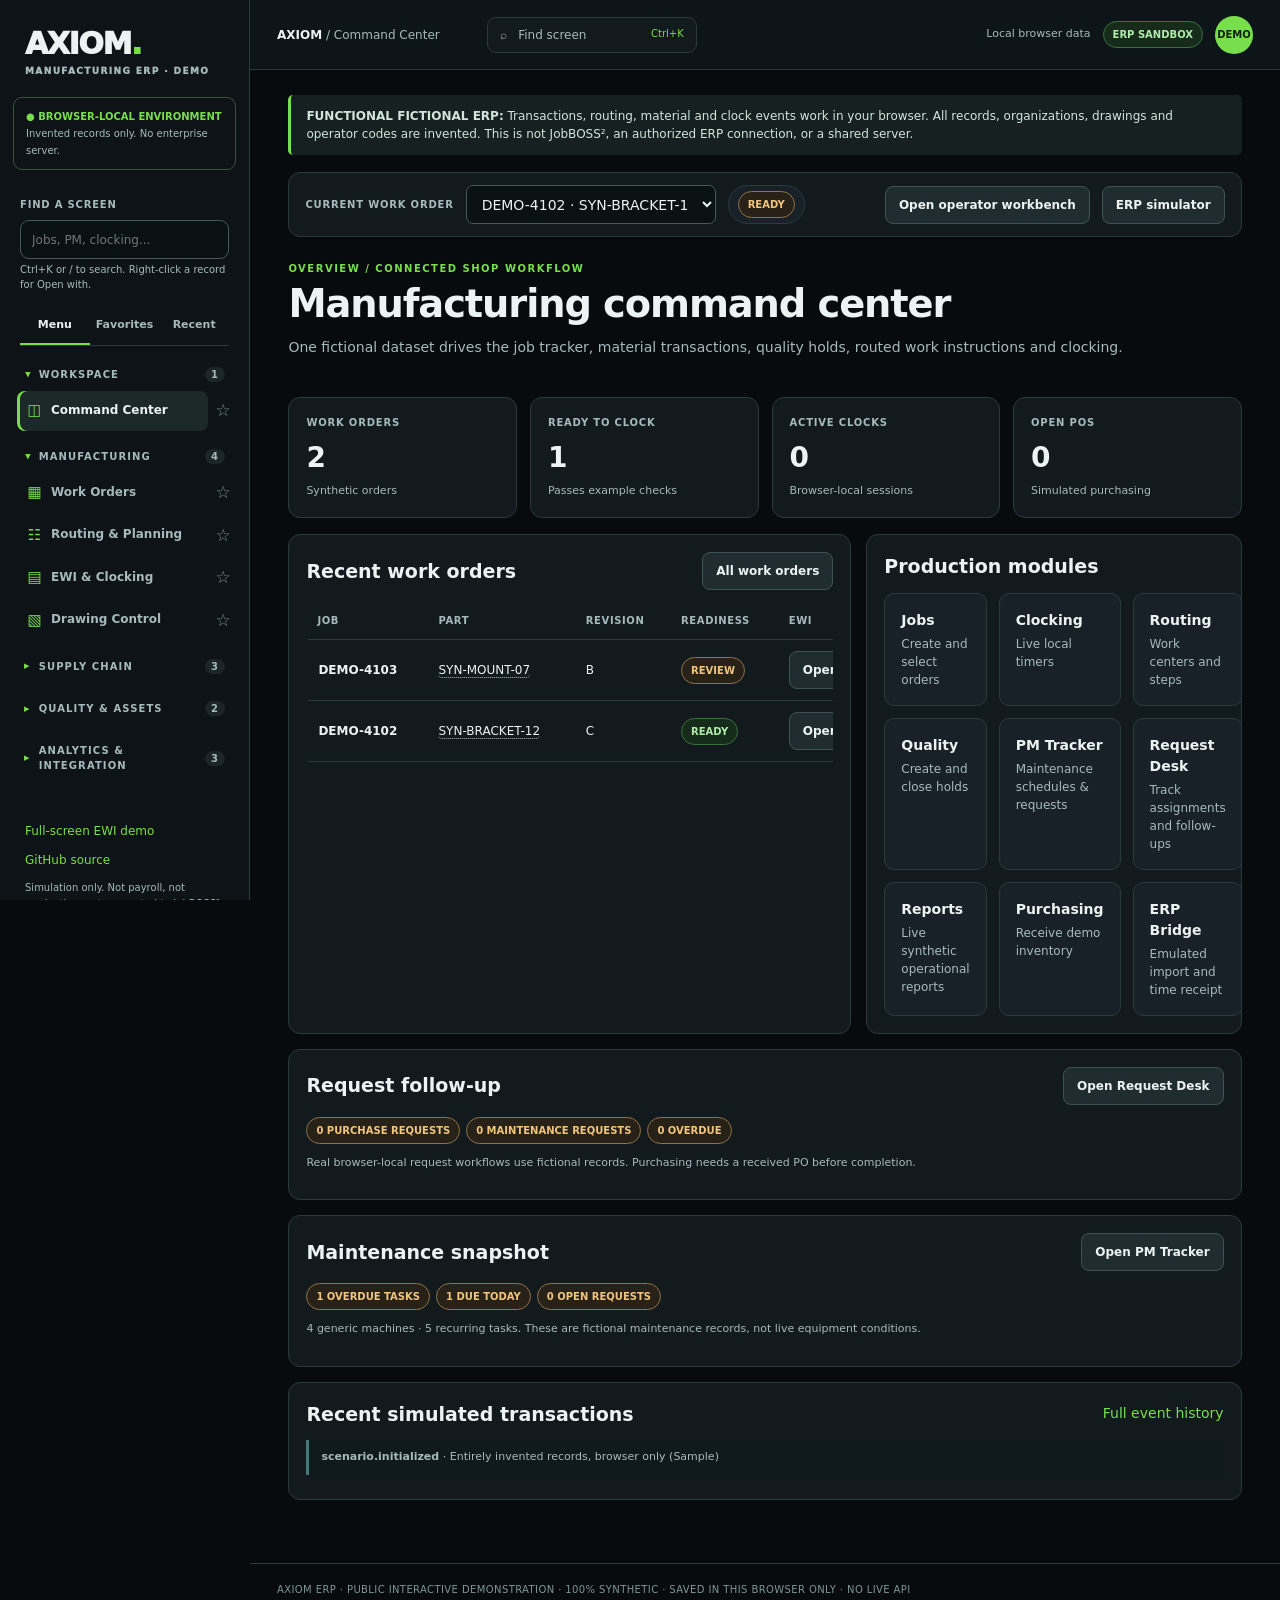
==== commit 8aab5313: "Prioritize new ERP demo, keep legacy lab archived and surface request tracking in existing reporting" ====
--- a/web/index.html
+++ b/web/index.html
@@ -16,6 +16,6 @@
 <body><main>
 <h1>AXIOM<span>.</span> Manufacturing ERP</h1>
 <p>Opening the connected interactive ERP suite. The demonstration operates entirely with synthetic records stored in your browser. It does not connect to a production ERP.</p>
-<nav><a href="./erp/">Open ERP demo</a><a href="./ewi/">Operator EWI demo</a><a href="./lab/">Original browser lab</a></nav>
+<nav><a href="./erp/">Open ERP demo</a><a href="./ewi/">Operator EWI demo</a></nav>
 </main></body>
 </html>
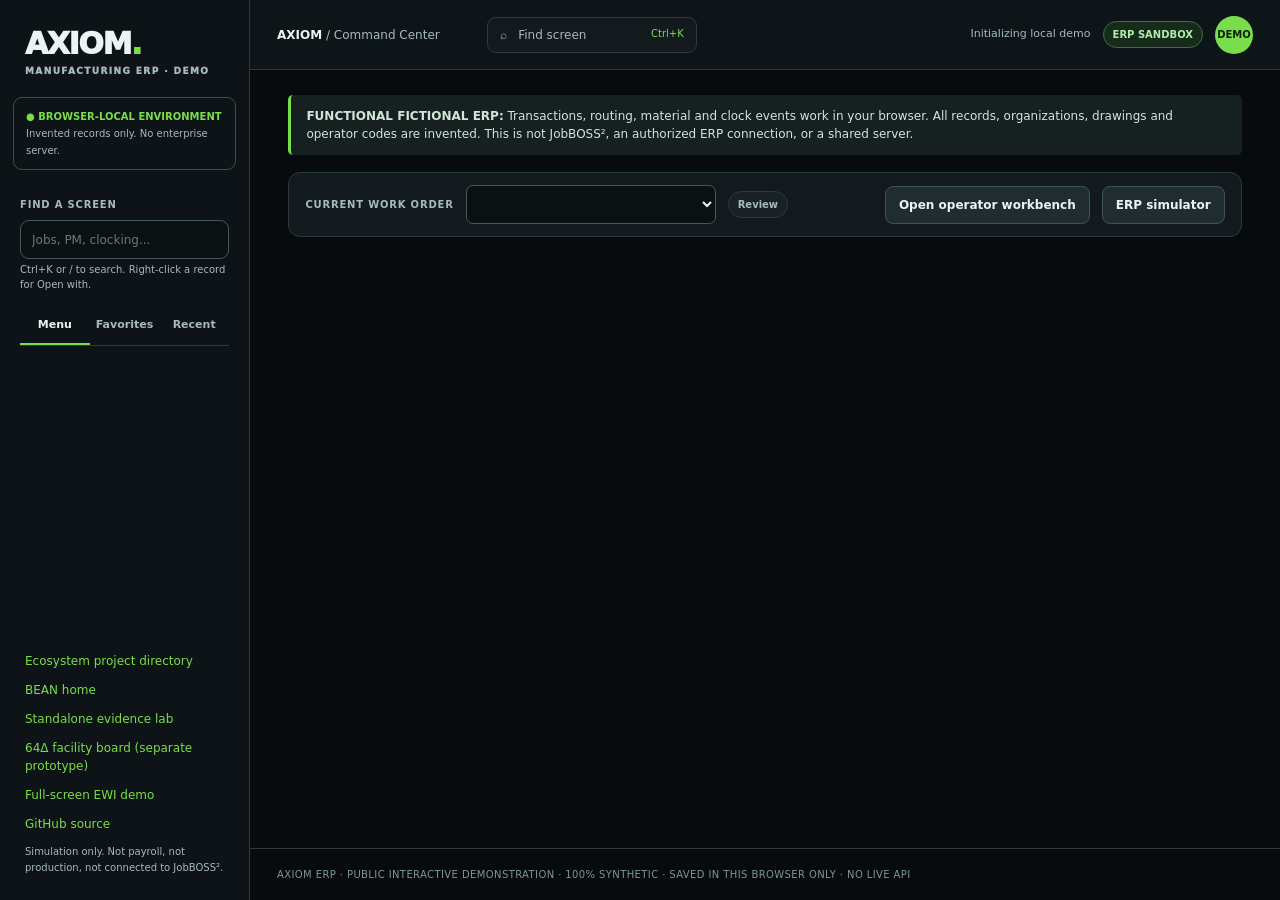
==== commit dd105547: "Connect web/index.html back to BEAN and project directory" ====
--- a/web/index.html
+++ b/web/index.html
@@ -16,6 +16,6 @@
 <body><main>
 <h1>AXIOM<span>.</span> Manufacturing ERP</h1>
 <p>Opening the connected interactive ERP suite. The demonstration operates entirely with synthetic records stored in your browser. It does not connect to a production ERP.</p>
-<nav><a href="./erp/">Open ERP demo</a><a href="./ewi/">Operator EWI demo</a></nav>
+<nav><a href="./erp/">Open ERP demo</a><a href="./ewi/">Operator EWI demo</a><a href="https://danieloculus0-bot.github.io/BEAN/portfolio/">Ecosystem project directory</a><a href="https://danieloculus0-bot.github.io/BEAN/">BEAN home</a></nav>
 </main></body>
 </html>
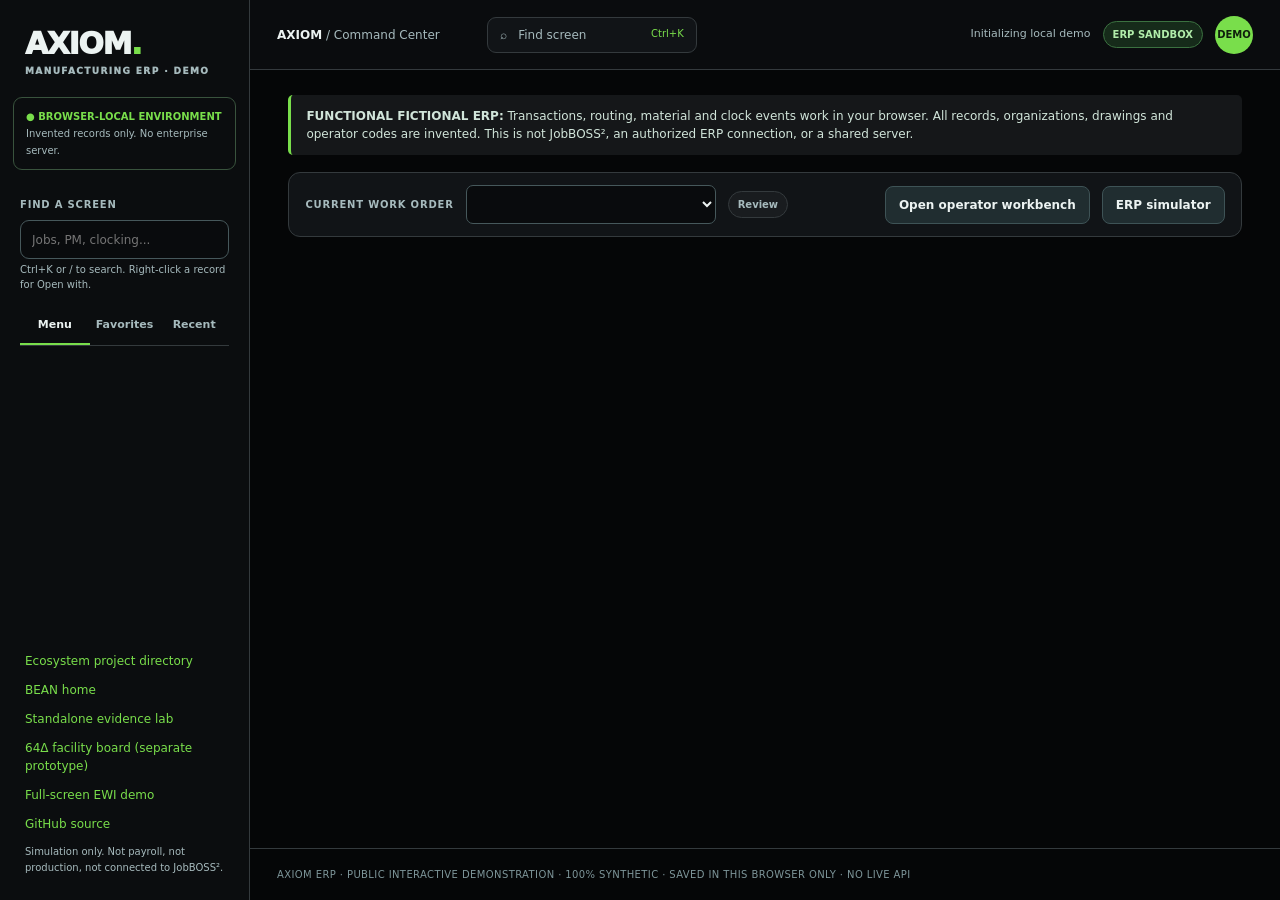
==== commit d1512833: "style: black and charcoal canvas with lime accent preserved" ====
--- a/web/index.html
+++ b/web/index.html
@@ -3,12 +3,12 @@
 <head>
 <meta charset="utf-8">
 <meta name="viewport" content="width=device-width,initial-scale=1">
-<meta name="theme-color" content="#070b0d">
+<meta name="theme-color" content="#050607">
 <meta http-equiv="refresh" content="0;url=./erp/">
 <title>Axiom ERP | Interactive Demo</title>
 <style>
-body{margin:0;min-height:100vh;display:grid;place-items:center;background:#070b0d;color:#e9f5ed;font:15px/1.65 system-ui,sans-serif}
-main{border:1px solid #2c3937;background:#131a1e;border-radius:13px;padding:35px;max-width:560px;margin:18px}
+body{margin:0;min-height:100vh;display:grid;place-items:center;background:#050607;color:#e9f5ed;font:15px/1.65 system-ui,sans-serif}
+main{border:1px solid #343a3d;background:#111417;border-radius:13px;padding:35px;max-width:560px;margin:18px}
 h1{font-size:33px;margin:0}h1 span{color:#79de4b}a{color:#79de4b}nav{display:flex;gap:18px;flex-wrap:wrap;margin-top:17px}p{color:#a6babd}
 </style>
 <script>window.location.replace("./erp/"+window.location.search+window.location.hash);</script>
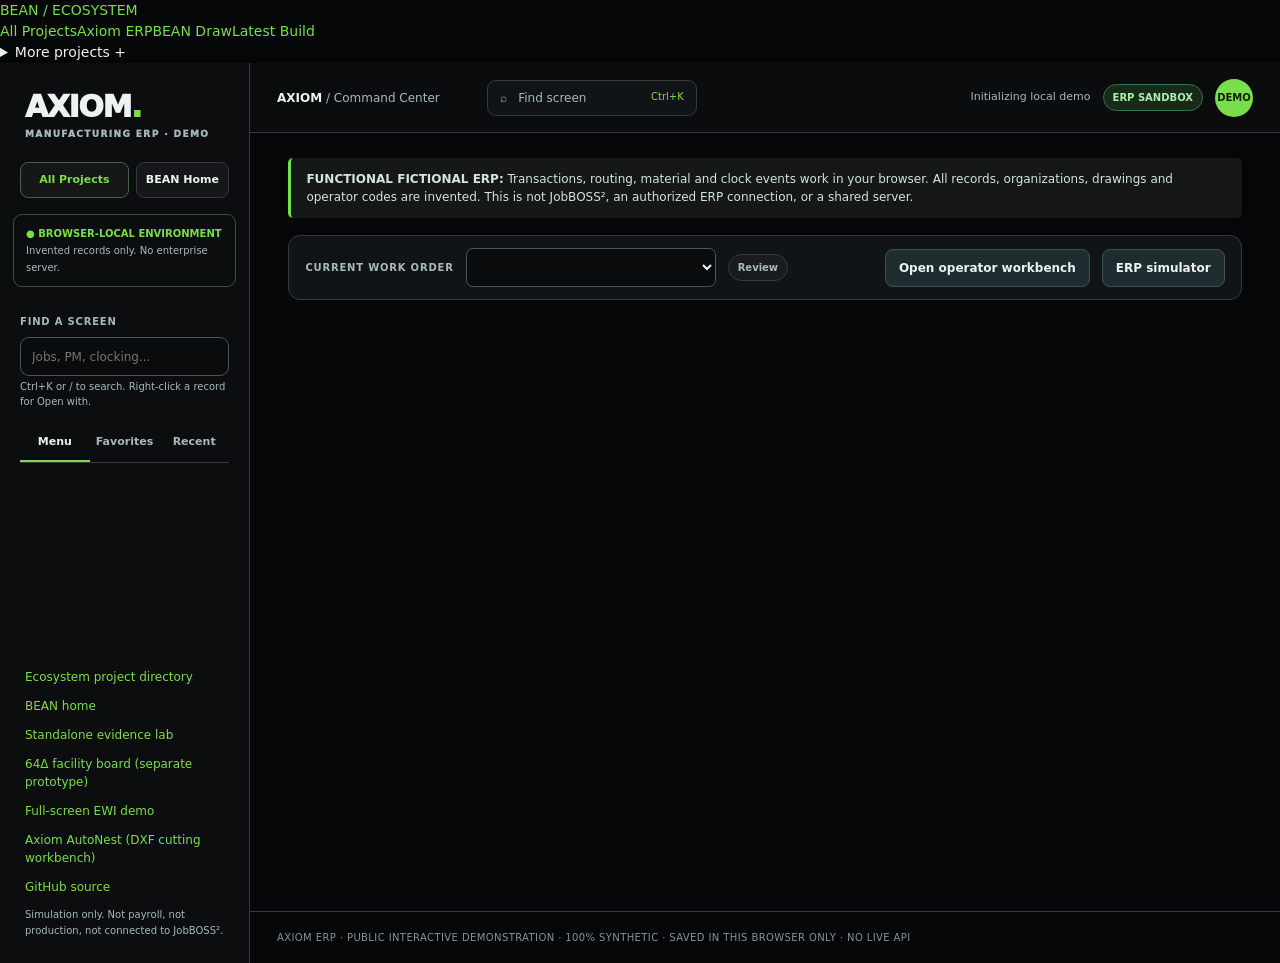
==== commit 1d410357: "feat(web): add BEAN ecosystem routes to every Axiom and AutoNest entry point" ====
--- a/web/index.html
+++ b/web/index.html
@@ -12,8 +12,13 @@
 h1{font-size:33px;margin:0}h1 span{color:#79de4b}a{color:#79de4b}nav{display:flex;gap:18px;flex-wrap:wrap;margin-top:17px}p{color:#a6babd}
 </style>
 <script>window.location.replace("./erp/"+window.location.search+window.location.hash);</script>
+<link rel="stylesheet" href="https://danieloculus0-bot.github.io/BEAN/ecosystem-nav.css?v=20261120">
 </head>
-<body><main>
+<body>
+<nav class="bean-net" data-bean-ecosystem-nav="v1" aria-label="BEAN ecosystem navigation"><div class="bean-net-inner">
+<a class="bean-net-home" href="https://danieloculus0-bot.github.io/BEAN/">BEAN / ECOSYSTEM</a><div class="bean-net-links"><a href="https://danieloculus0-bot.github.io/BEAN/portfolio/">All Projects</a><a href="https://danieloculus0-bot.github.io/Axiom_Beta/erp/">Axiom ERP</a><a href="https://danieloculus0-bot.github.io/BEAN/bean-draw/">BEAN Draw</a><a class="bean-net-update" href="https://danieloculus0-bot.github.io/BEAN/status.html">Latest Build</a><details><summary>More projects +</summary><div class="bean-net-menu">
+<a href="https://danieloculus0-bot.github.io/BEAN/research-lab.html">BEAN Research Lab</a><a href="https://danieloculus0-bot.github.io/Axiom_Beta/erp/autonest.html">Axiom AutoNest</a><a href="https://danieloculus0-bot.github.io/EZ-CAM/brake-lab.html">Brake Simulation</a><a href="https://danieloculus0-bot.github.io/BEAN/bean-demo/">BEAN Core Demo</a><a href="https://danieloculus0-bot.github.io/BEAN/portfolio/bean-learning/">Learning Experiments</a><a href="https://danieloculus0-bot.github.io/BEAN/portfolio/ez-fair/">EZ-FAIR Demo</a><a href="https://danieloculus0-bot.github.io/BEAN/portfolio/ez-office/">EZ-Office Demo</a><a href="https://danieloculus0-bot.github.io/BEAN/aiscend.html">AIscend</a><a href="https://danieloculus0-bot.github.io/BEAN/beander/">BEANder</a><a href="https://github.com/danieloculus0-bot/BEAN">BEAN Source</a></div></details></div></div></nav>
+<main>
 <h1>AXIOM<span>.</span> Manufacturing ERP</h1>
 <p>Opening the connected interactive ERP suite. The demonstration operates entirely with synthetic records stored in your browser. It does not connect to a production ERP.</p>
 <nav><a href="./erp/">Open ERP demo</a><a href="./ewi/">Operator EWI demo</a><a href="https://danieloculus0-bot.github.io/BEAN/portfolio/">Ecosystem project directory</a><a href="https://danieloculus0-bot.github.io/BEAN/">BEAN home</a></nav>
